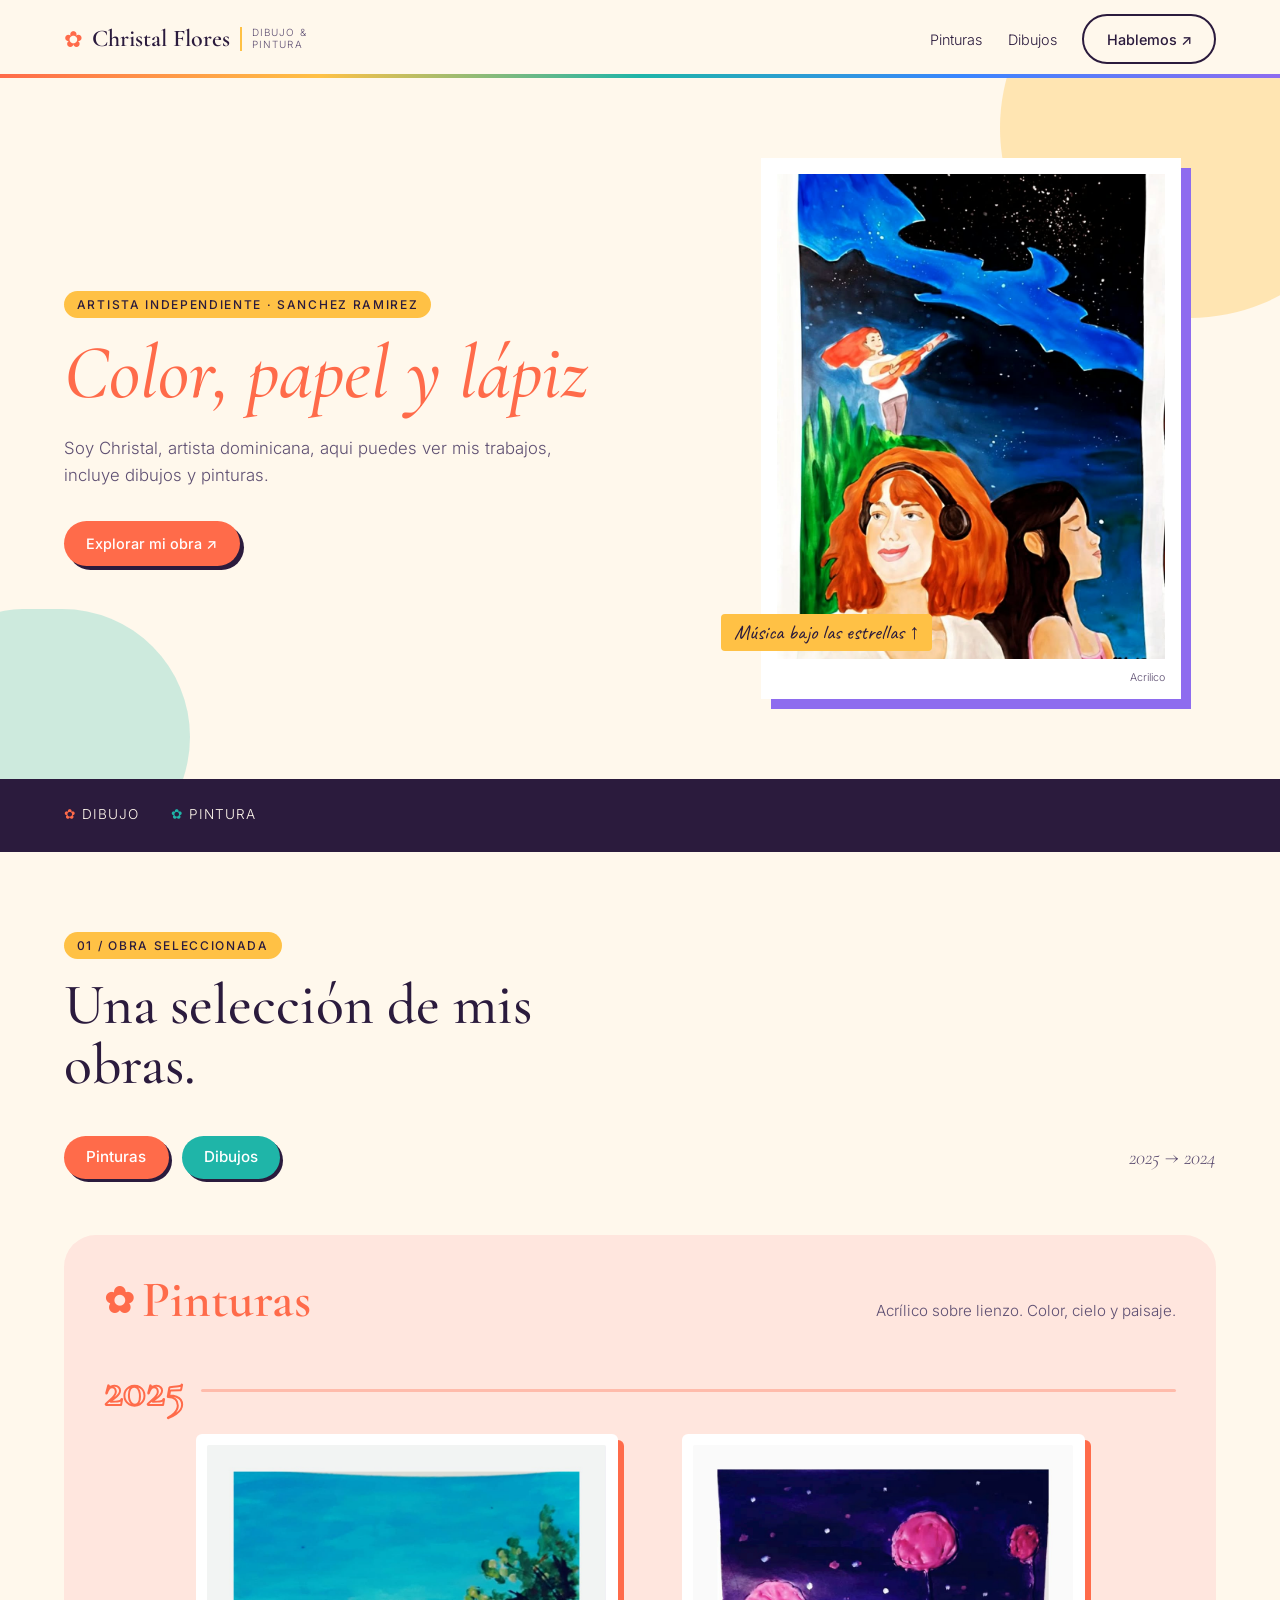
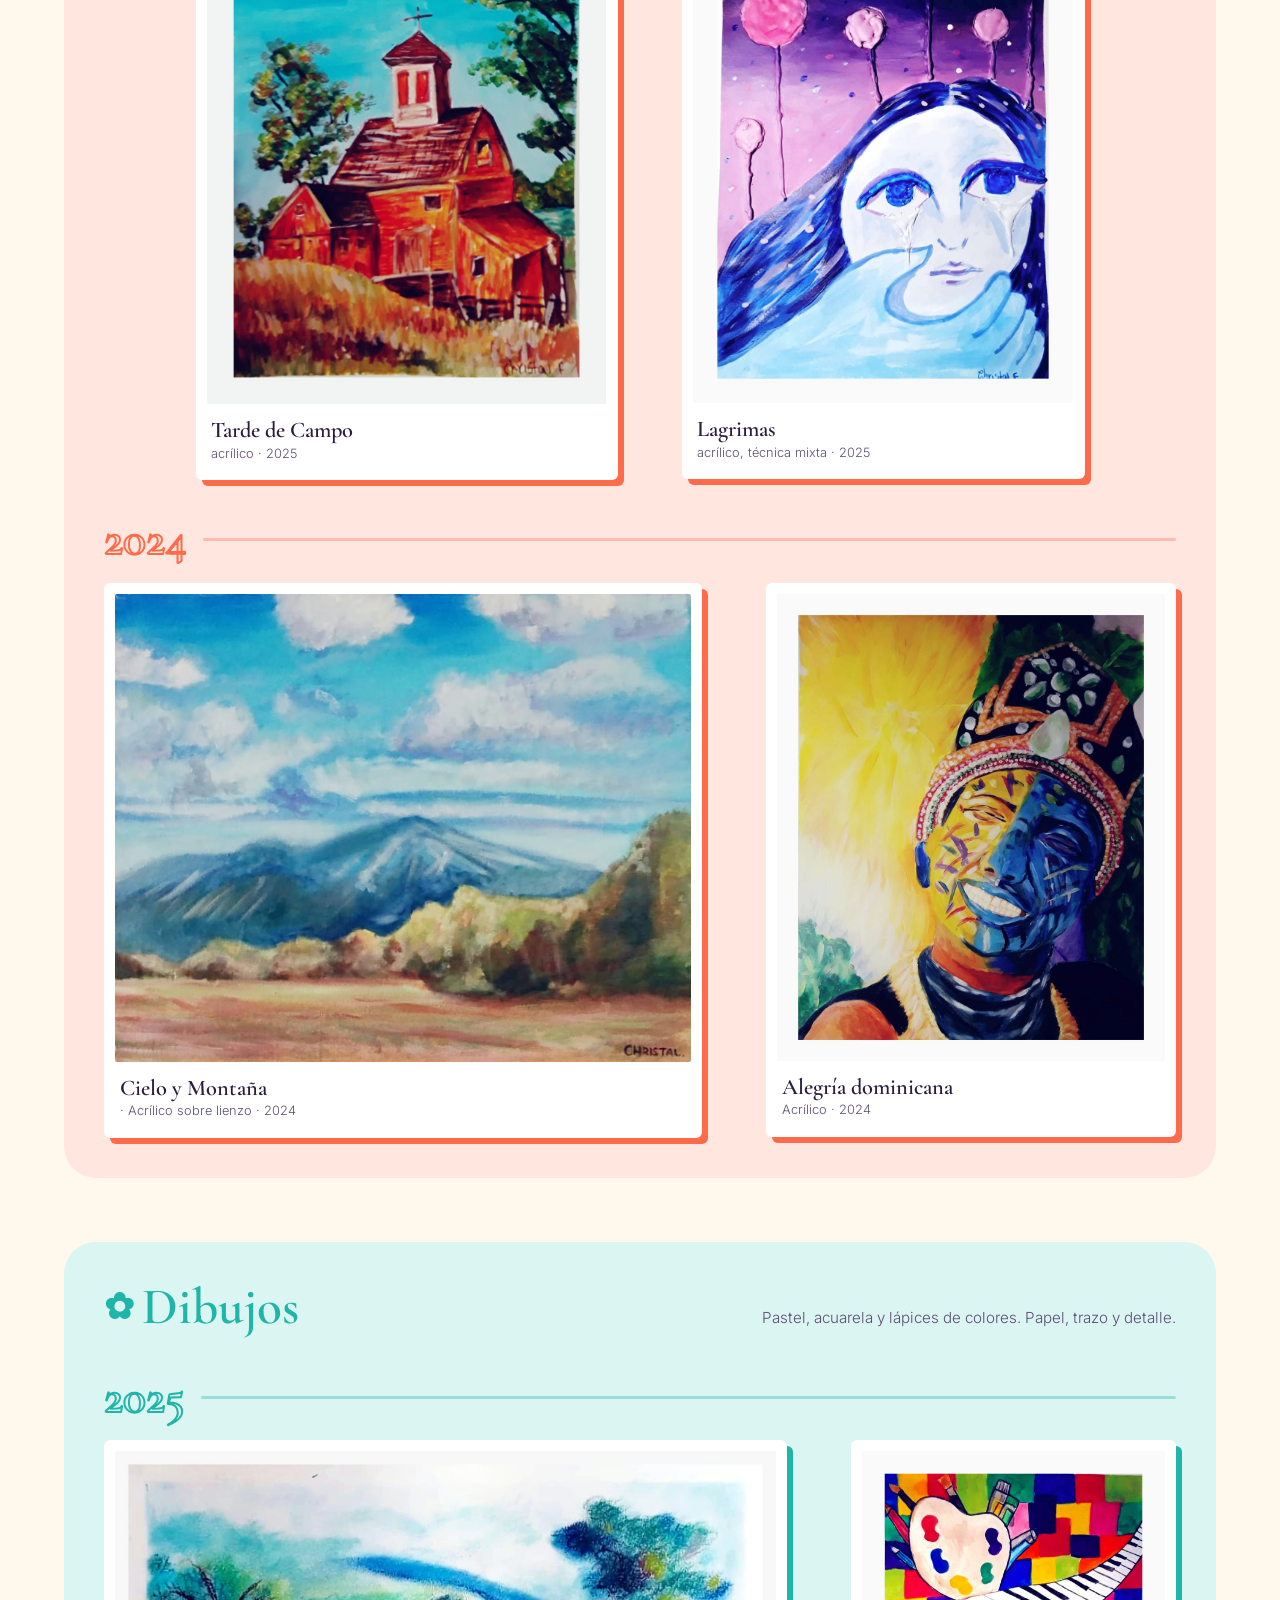
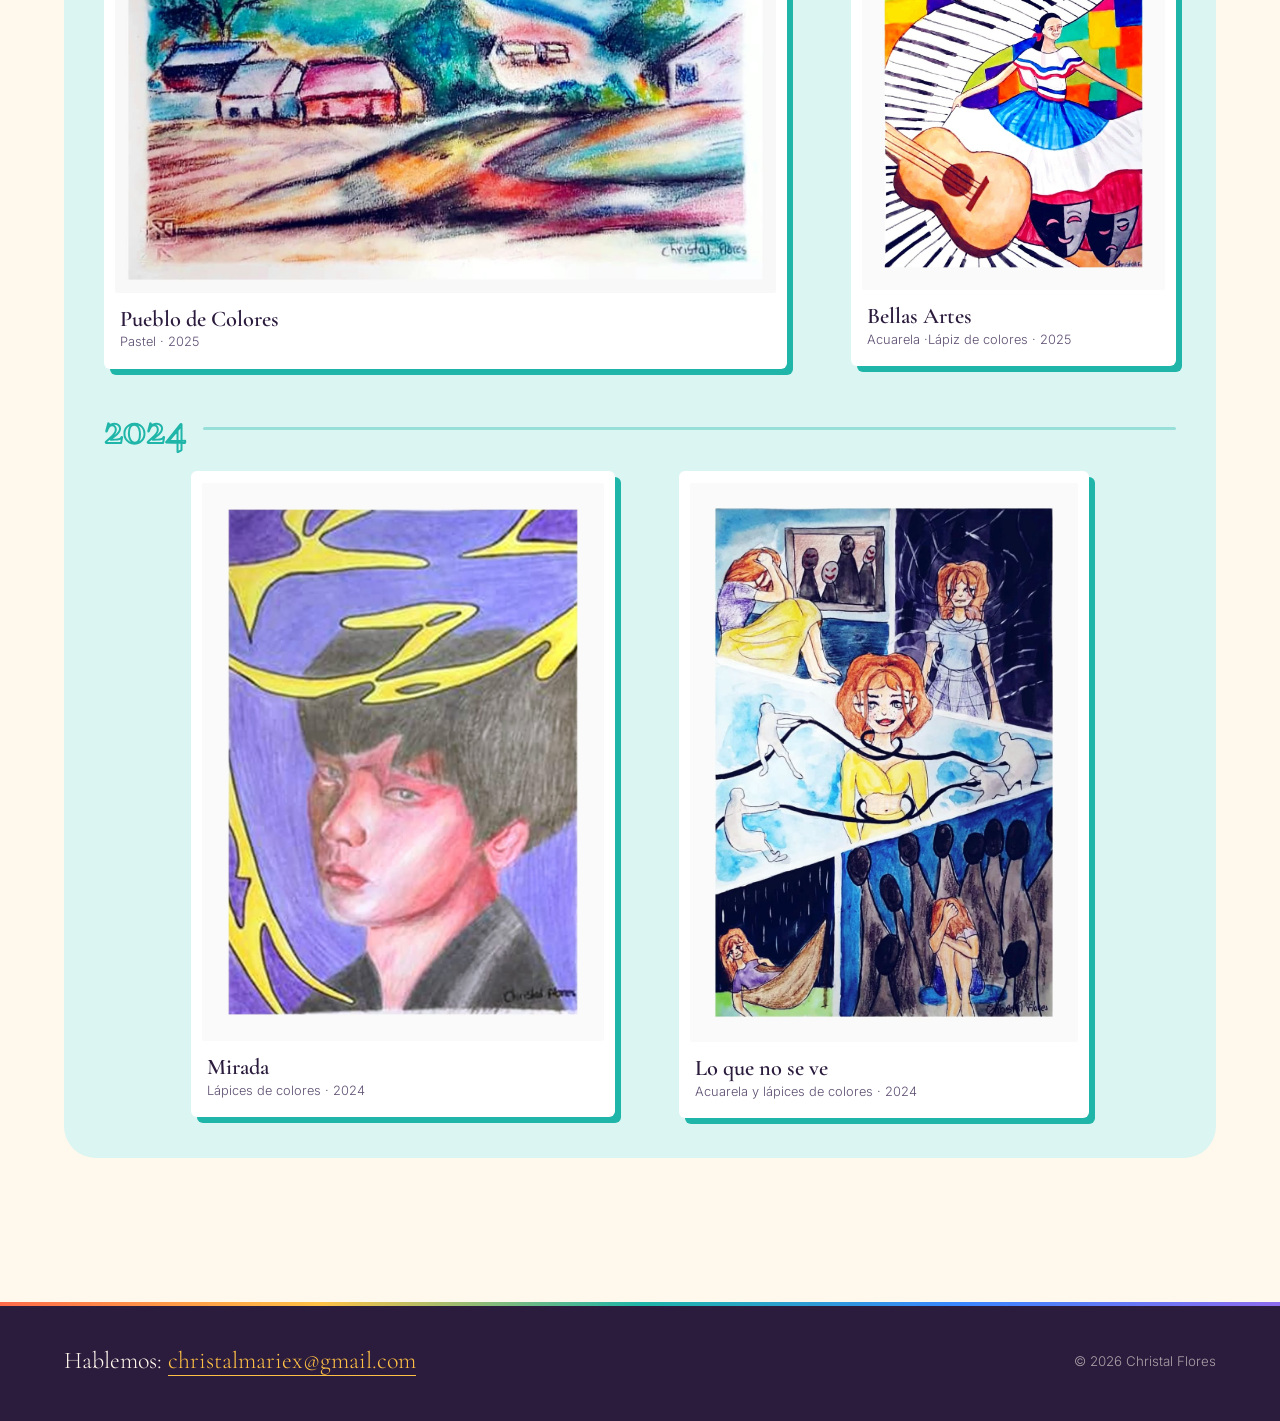
==== index.html @ 14eef52a "primer commit" ====
<!DOCTYPE html>
<html lang="es">
<head>
  <meta charset="UTF-8">
  <meta name="viewport" content="width=device-width, initial-scale=1">
  <title>Christal Flores · Dibujo y Pintura</title>
  <link rel="preconnect" href="https://fonts.googleapis.com">
  <link rel="preconnect" href="https://fonts.gstatic.com" crossorigin>
  <link href="https://fonts.googleapis.com/css2?family=Cormorant+Garamond:ital,wght@0,400;0,500;0,600;1,400&family=Inter:wght@300;400;500&family=Caveat:wght@400;500&display=swap" rel="stylesheet">
  <link rel="stylesheet" href="style.css">
</head>
<body>

  <header class="header">
    <a href="#inicio" class="logo">
      <span class="logo__icono" aria-hidden="true">✿</span>
      <span class="logo__nombre">Christal Flores</span>
      <span class="logo__lema">Dibujo &amp;<br>Pintura</span>
    </a>
    <nav class="nav" aria-label="Principal">
      <ul>
        <li><a href="#pinturas">Pinturas</a></li>
        <li><a href="#dibujos">Dibujos</a></li>
        <li><a href="#contacto" class="btn btn--borde">Hablemos ↗</a></li>
      </ul>
    </nav>
  </header>

  <main>
    <section class="hero" id="inicio">
      <div class="hero__texto">
        <p class="etiqueta">Artista independiente · Sanchez Ramirez</p>
        <h1> <em>Color, papel y lápiz </em></h1>
        <p class="hero__descripcion">Soy Christal, artista dominicana, aqui puedes ver mis trabajos, incluye dibujos y pinturas.</p>
        <div class="hero__acciones">
          <a href="#obra" class="btn btn--lleno">Explorar mi obra ↗</a>
        </div>
      </div>

      <figure class="hero__marco">
        <div class="hero__imagen">
          <img src=" img/img-musica-bajo-las-estrellas.jpeg " alt="personas sintiendo la musica bajo las estrellas. gi">
        </div>
        <figcaption><span class="nota">     </span><small>Acrilico</small></figcaption>
        <span class="nota nota--ventana">Música bajo las estrellas ↑</span>
      </figure>
    </section>

    <section class="franja" aria-label="Especialidades">
      <ul class="franja__lista">
        <li>Dibujo</li>
        <li>Pintura</li>
      </ul>
    </section>

    <section class="obra" id="obra">
      <div class="obra__cabecera">
        <div>
          <p class="etiqueta">01 / Obra seleccionada</p>
          <h2>Una selección de mis obras.</h2>
        </div>
      </div>

      <nav class="indice" aria-label="Secciones de la obra">
        <ul>
          <li><a href="#pinturas" class="indice__item indice__item--pintura"><span>Pinturas</span></a></li>
          <li><a href="#dibujos" class="indice__item indice__item--dibujo"><span>Dibujos</span></a></li>
        </ul>
        <span class="indice__anios">2025 → 2024</span>
      </nav>


      <section class="coleccion coleccion--pintura" id="pinturas">
        <header class="coleccion__cabecera">
          <h3 class="coleccion__titulo">Pinturas</h3>
          <p class="coleccion__texto">Acrílico sobre lienzo. Color, cielo y paisaje.</p>
        </header>

        <div class="anio">
          <h4 class="anio__titulo">2025</h4>
          <div class="galeria">
            <article class="pieza">
              <a href="#">
                <div class="pieza__imagen"><img src=" img/tarde-de-camp.jpeg " alt=" Una casa de madera roja entre arboles, bajo un cielo turqueza  "></div>
                <div class="pieza__info">
                  <h5>Tarde de Campo</h5>
                  <p>acrílico   · 2025</p>
                </div>
              </a>
            </article>
            <article class="pieza">
              <a href="#">
                <div class="pieza__imagen"><img src="img/lagrimas.jpeg" alt="una paleta de colores,un piano, una bailarina con traje tipico y fondo de colores. "></div>
                <div class="pieza__info">
                  <h5>Lagrimas</h5>
                  <p>acrílico, técnica mixta
                     · 2025</p>
                </div>
              </a>
            </article>
          </div>
        </div>

        <div class="anio">
          <h4 class="anio__titulo">2024</h4>
          <div class="galeria">
            <article class="pieza">
              <a href="#">
                <div class="pieza__imagen pieza__imagen--clara"><img src="img/Cielo-y-montana.jpeg   " alt=" Un paisaje pintado con pinceladas suaves baje un cielo azul montanas y nubes espaciosas   "></div>
                <div class="pieza__info">
                  <h5>Cielo y Montaña</h5>
                  <p> · Acrílico sobre lienzo · 2024</p>
                </div>
              </a>
            </article>
            <article class="pieza">
              <a href="#">
                <div class="pieza__imagen"><img src="img/Alegria-dominicana.jpeg" alt="retrato de una persona en carnaval.joven tocando el violin,bajo un cielo azul conmuchas estrellas ,mientras a su lado dos personas una sintiendo la musica y otra en silencio"></div>
                <div class="pieza__info">
                  <h5> Alegría dominicana</h5>
                  <p>Acrílico · 2024</p>
                </div>
              </a>
            </article>
          </div>
        </div>
      </section>

      
      <section class="coleccion coleccion--dibujo" id="dibujos">
        <header class="coleccion__cabecera">
          <h3 class="coleccion__titulo">Dibujos</h3>
          <p class="coleccion__texto">Pastel, acuarela y lápices de colores. Papel, trazo y detalle.</p>
        </header>

        <div class="anio">
          <h4 class="anio__titulo">2025</h4>
          <div class="galeria">
            <article class="pieza">
              <a href="#">
                <div class="pieza__imagen"><img src=" img/pueblo-de-colores.jpeg " alt=" un pueblo con mucha vida y arboles "></div>
                <div class="pieza__info">
                  <h5>Pueblo de Colores</h5>
                  <p>Pastel · 2025</p>
                </div>
              </a>
            </article>
            <article class="pieza">
              <a href="#">
                <div class="pieza__imagen"><img src="img/bellas-artes.jpeg " alt=" una composicion sobre sobre todas las areas de artes visuales"></div>
                <div class="pieza__info">
                  <h5>Bellas Artes</h5>
                  <p>Acuarela ·Lápiz de colores · 2025</p>
                </div>
              </a>
            </article>
          </div>
        </div>

        <div class="anio">
          <h4 class="anio__titulo">2024</h4>
          <div class="galeria">
            <article class="pieza">
              <a href="#">
                <div class="pieza__imagen"><img src="img/mirada.jpeg" alt=" Una chica con mirada triste y sus emociones cayendo a la vez."></div>
                <div class="pieza__info">
                  <h5>Mirada</h5>
                  <p>Lápices de colores · 2024</p>
                </div>
              </a>
            </article>
            <article class="pieza">
              <a href="#">
                <div class="pieza__imagen"><img src="img/lo-que-no-se-ve.jpeg" alt=" composicion  de diveros emociones que puede sentir una persona ante la presion social. "></div>
                <div class="pieza__info">
                  <h5>Lo que no se ve</h5>
                  <p>Acuarela y lápices de colores · 2024</p>
                </div>
              </a>
            </article>
          </div>
        </div>
      </section>
    </section>
  </main>

  <footer class="footer" id="contacto">
    <p>Hablemos: <a href="mailto:christalmariex@gmail.com">christalmariex@gmail.com</a></p>
    <small>© 2026 Christal Flores</small>
  </footer>


  <script>
   
    (function () {
      var PADDING = 23; 

      function ajustar() {
        var altura = Math.max(240, Math.min(window.innerHeight * 0.62, 560));
        document.querySelectorAll('.galeria').forEach(function (galeria) {
          galeria.querySelectorAll('.pieza').forEach(function (pieza) {
            var img = pieza.querySelector('img');
            var forma = (img && img.naturalWidth && img.naturalHeight) ? img.naturalWidth / img.naturalHeight : 0.8;
            pieza.style.flex = '0 1 ' + Math.round(altura * forma + PADDING) + 'px';
          });
        });
      }

      document.querySelectorAll('.pieza img').forEach(function (img) {
        if (!img.complete) { img.addEventListener('load', ajustar); }
      });
      window.addEventListener('resize', ajustar);
      window.addEventListener('load', ajustar);
      ajustar();
    })();
  </script>

</body>
</html>
---- style.css ----
:root {
  --crema: #FFF8EC;
  --papel: #FFEFD6;
  --tinta: #2B1B3D;
  --tinta-suave: #5E4F72;
  --coral: #FF6B4A;
  --mostaza: #FFC145;
  --turquesa: #1FB5A8;
  --lila: #8E6CEF;
  --rosa: #FF8FB1;
  --azul: #3A86FF;
  --serif: "Cormorant Garamond", Georgia, serif;
  --sans: "Inter", system-ui, sans-serif;
  --mano: "Caveat", cursive;
}

*, *::before, *::after {
  box-sizing: border-box;
  margin: 0;
  padding: 0;
}

html {
  scroll-behavior: smooth;
  scroll-padding-top: 90px;
}

body {
  background: var(--crema);
  color: var(--tinta);
  font-family: var(--sans);
  font-weight: 300;
  line-height: 1.6;
  overflow-x: hidden;
}

img {
  display: block;
  max-width: 100%;
}

ul {
  list-style: none;
}

a {
  color: inherit;
  text-decoration: none;
}

.etiqueta {
  display: inline-block;
  font-size: .75rem;
  letter-spacing: .14em;
  text-transform: uppercase;
  font-weight: 500;
  color: var(--tinta);
  background: var(--mostaza);
  padding: .25rem .8rem;
  border-radius: 999px;
  margin-bottom: 1rem;
}

.nota {
  font-family: var(--mano);
  font-size: 1.3rem;
  color: var(--lila);
}

.btn {
  display: inline-block;
  padding: .7rem 1.4rem;
  border-radius: 999px;
  font-size: .9rem;
  font-weight: 500;
  transition: .25s;
}

.btn--lleno {
  background: var(--coral);
  color: #fff;
  box-shadow: 4px 4px 0 var(--tinta);
}

.btn--lleno:hover {
  transform: translate(-2px, -2px);
  box-shadow: 6px 6px 0 var(--tinta);
}

.btn--borde {
  border: 2px solid var(--tinta);
}

.btn--borde:hover {
  background: var(--tinta);
  color: var(--crema);
}

.header {
  position: sticky;
  top: 0;
  z-index: 10;
  display: flex;
  justify-content: space-between;
  align-items: center;
  gap: 1rem;
  padding: .9rem 5vw;
  background: rgba(255, 248, 236, .94);
  backdrop-filter: blur(8px);
}

.header::after {
  content: "";
  position: absolute;
  left: 0;
  right: 0;
  bottom: 0;
  height: 4px;
  background: linear-gradient(90deg, var(--coral), var(--mostaza), var(--turquesa), var(--azul), var(--lila));
}

.logo {
  display: flex;
  align-items: center;
  gap: .6rem;
}

.logo__icono {
  color: var(--coral);
  font-size: 1.4rem;
}

.logo__nombre {
  font-family: var(--serif);
  font-size: 1.5rem;
  font-weight: 600;
}

.logo__lema {
  font-size: .62rem;
  letter-spacing: .12em;
  text-transform: uppercase;
  line-height: 1.2;
  color: var(--tinta-suave);
  border-left: 2px solid var(--mostaza);
  padding-left: .6rem;
}

.nav ul {
  display: flex;
  align-items: center;
  gap: 1.6rem;
  font-size: .9rem;
}

.nav a:not(.btn):hover {
  color: var(--coral);
}

.hero {
  position: relative;
  overflow: hidden;
  display: grid;
  grid-template-columns: 1.1fr .9fr;
  gap: 4rem;
  align-items: center;
  padding: 5rem 5vw;
  background: var(--crema);
}

.hero::before {
  content: "";
  position: absolute;
  width: 380px;
  height: 380px;
  border-radius: 50%;
  background: var(--mostaza);
  opacity: .35;
  top: -140px;
  right: -100px;
}

.hero::after {
  content: "";
  position: absolute;
  width: 260px;
  height: 260px;
  border-radius: 42% 58% 60% 40%;
  background: var(--turquesa);
  opacity: .22;
  bottom: -90px;
  left: -70px;
}

.hero > * {
  position: relative;
  z-index: 1;
}

.hero h1 {
  font-family: var(--serif);
  font-weight: 500;
  font-size: clamp(2.8rem, 6vw, 5rem);
  line-height: 1.02;
  margin-bottom: 1.4rem;
}

.hero h1 em {
  color: var(--coral);
  font-style: italic;
}

.hero__descripcion {
  max-width: 34rem;
  color: var(--tinta-suave);
  font-size: 1.05rem;
  margin-bottom: 2rem;
}

.hero__marco {
  position: relative;
  background: #fff;
  padding: 1rem 1rem .8rem;
  box-shadow: 10px 10px 0 var(--lila);
  max-width: 420px;
  justify-self: center;
}

.hero__imagen {
  aspect-ratio: 4 / 5;
  overflow: hidden;
  background: var(--papel);
}

.hero__imagen img {
  width: 100%;
  height: 100%;
  object-fit: cover;
}

.hero__marco figcaption {
  display: flex;
  justify-content: space-between;
  align-items: center;
  padding-top: .6rem;
  font-size: .8rem;
  color: var(--tinta-suave);
}

.nota--ventana {
  position: absolute;
  left: -2.5rem;
  bottom: 3rem;
  background: var(--mostaza);
  color: var(--tinta);
  padding: .1rem .8rem;
  border-radius: 4px;
}

.franja {
  display: flex;
  flex-wrap: wrap;
  justify-content: space-between;
  align-items: center;
  gap: 1rem 2rem;
  padding: 1.6rem 5vw;
  background: var(--tinta);
  color: var(--crema);
}

.franja__titulo {
  font-family: var(--serif);
  font-style: italic;
  font-size: 1.5rem;
  color: var(--mostaza);
}

.franja__lista {
  display: flex;
  flex-wrap: wrap;
  gap: .5rem 2rem;
  font-size: .85rem;
  letter-spacing: .08em;
  text-transform: uppercase;
}

.franja__lista li::before {
  content: "✿ ";
}

.franja__lista li:nth-child(1)::before {
  color: var(--coral);
}

.franja__lista li:nth-child(2)::before {
  color: var(--turquesa);
}

.franja__lista li:nth-child(3)::before {
  color: var(--rosa);
}

.franja__lista li:nth-child(4)::before {
  color: var(--mostaza);
}

.obra {
  padding: 5rem 5vw;
}

.obra__cabecera {
  display: grid;
  grid-template-columns: 1.2fr 1fr;
  gap: 2rem;
  align-items: end;
  margin-bottom: 2.5rem;
}

.obra h2 {
  font-family: var(--serif);
  font-weight: 500;
  font-size: clamp(2.2rem, 4.5vw, 3.6rem);
  line-height: 1.05;
}

.obra__intro {
  color: var(--tinta-suave);
}

.indice {
  display: flex;
  flex-wrap: wrap;
  justify-content: space-between;
  align-items: center;
  gap: 1rem;
  margin-bottom: 3.5rem;
}

.indice ul {
  display: flex;
  flex-wrap: wrap;
  gap: .8rem;
}

.indice__item {
  display: block;
  padding: .6rem 1.4rem;
  border-radius: 999px;
  color: #fff;
  font-weight: 500;
  font-size: .95rem;
  box-shadow: 3px 3px 0 var(--tinta);
  transition: transform .2s;
}

.indice__item:hover {
  transform: translate(-2px, -2px);
}

.indice__item--pintura {
  background: var(--coral);
}

.indice__item--dibujo {
  background: var(--turquesa);
}

.indice__item--explo {
  background: var(--lila);
}

.indice__anios {
  font-family: var(--serif);
  font-style: italic;
  font-size: 1.3rem;
  color: var(--tinta-suave);
}

.coleccion {
  --acento: var(--coral);
  --fondo: #FFE6DE;
  margin-bottom: 4rem;
  padding: 2.5rem;
  background: var(--fondo);
  border-radius: 32px;
  position: relative;
}

.coleccion--dibujo {
  --acento: var(--turquesa);
  --fondo: #DAF5F2;
}

.coleccion--explo {
  --acento: var(--lila);
  --fondo: #ECE5FF;
}

.coleccion__cabecera {
  display: flex;
  flex-wrap: wrap;
  justify-content: space-between;
  align-items: baseline;
  gap: .5rem 2rem;
  margin-bottom: 2.5rem;
}

.coleccion__titulo {
  font-family: var(--serif);
  font-weight: 600;
  font-size: clamp(2.2rem, 4.5vw, 3.2rem);
  color: var(--acento);
  line-height: 1;
}

.coleccion__titulo::before {
  content: "✿ ";
  font-size: .7em;
  vertical-align: .1em;
}

.coleccion__texto {
  color: var(--tinta-suave);
  font-size: .95rem;
  max-width: 28rem;
}

.anio {
  margin-bottom: 2.2rem;
}

.anio:last-child {
  margin-bottom: 0;
}

.anio__titulo {
  display: flex;
  align-items: center;
  gap: 1rem;
  font-family: var(--serif);
  font-weight: 600;
  font-size: 3rem;
  line-height: 1;
  margin-bottom: 1.2rem;
  color: transparent;
  -webkit-text-stroke: 2px var(--acento);
}

.anio__titulo::after {
  content: "";
  flex: 1;
  height: 3px;
  border-radius: 3px;
  background: var(--acento);
  opacity: .35;
}

.galeria {
  display: flex;
  justify-content: center;
  align-items: flex-start;
  gap: 4rem;
}

.pieza {
  flex: 1 1 0;
  min-width: 0;
  transition: transform .3s;
}

.pieza:hover {
  transform: translateY(-6px);
}

.pieza > a {
  display: block;
  background: #fff;
  padding: .7rem .7rem 1rem;
  border-radius: 6px;
  box-shadow: 6px 6px 0 var(--acento);
}

.pieza__imagen {
  overflow: hidden;
  background: var(--papel);
  border-radius: 2px;
}

.pieza__imagen--clara {
  background: #fff;
}

.pieza__imagen img {
  width: 100%;
  height: auto;
  transition: transform .5s;
}

.pieza a:hover .pieza__imagen img {
  transform: scale(1.04);
}

.pieza__info {
  margin-top: .8rem;
  padding: 0 .3rem;
}

.pieza__info h5 {
  font-family: var(--serif);
  font-weight: 600;
  font-size: 1.4rem;
  line-height: 1.2;
}

.pieza__info p {
  font-size: .8rem;
  color: var(--tinta-suave);
}

.pieza--vacia .pieza__imagen {
  display: flex;
  flex-direction: column;
  align-items: center;
  justify-content: center;
  gap: .3rem;
  width: min(100%, 260px);
  margin: 0 auto;
  aspect-ratio: 4 / 5;
  max-height: min(62vh, 560px);
  background: rgba(255, 255, 255, .55);
  border: 2px dashed var(--acento);
  border-radius: 6px;
  color: var(--acento);
}

.pieza--vacia .mas {
  font-size: 2.6rem;
  line-height: 1;
  font-weight: 300;
}

.pieza--vacia small {
  font-family: var(--mano);
  font-size: 1.15rem;
  text-align: center;
}

.pieza--vacia:hover .pieza__imagen {
  background: #fff;
}

.footer {
  position: relative;
  display: flex;
  flex-wrap: wrap;
  justify-content: space-between;
  align-items: center;
  gap: 1rem;
  padding: 2.5rem 5vw;
  background: var(--tinta);
  color: var(--crema);
}

.footer::before {
  content: "";
  position: absolute;
  top: 0;
  left: 0;
  right: 0;
  height: 4px;
  background: linear-gradient(90deg, var(--coral), var(--mostaza), var(--turquesa), var(--azul), var(--lila));
}

.footer p {
  font-family: var(--serif);
  font-size: 1.5rem;
}

.footer a {
  color: var(--mostaza);
  border-bottom: 1px solid currentColor;
}

.footer small {
  color: rgba(255, 248, 236, .6);
}

@media (max-width: 860px) {

  .hero, .obra__cabecera {
    grid-template-columns: 1fr;
  }

  .hero {
    padding: 3rem 5vw;
    gap: 3rem;
  }

  .nav ul {
    gap: .9rem;
    font-size: .8rem;
  }

  .logo__lema {
    display: none;
  }

  .nota--ventana {
    left: -.5rem;
  }
}

@media (max-width: 560px) {

  .coleccion {
    padding: 1.5rem 1rem;
    border-radius: 22px;
  }

  .galeria {
    gap: .8rem;
  }

  .pieza > a {
    padding: .4rem .4rem .7rem;
    box-shadow: 4px 4px 0 var(--acento);
  }

  .pieza__info h5 {
    font-size: 1.1rem;
  }

  .header {
    flex-wrap: wrap;
    justify-content: center;
    row-gap: .5rem;
    padding: .7rem 4vw .9rem;
  }

  .logo__nombre {
    font-size: 1.3rem;
    white-space: nowrap;
  }

  .nav {
    width: 100%;
  }

  .nav ul {
    flex-wrap: wrap;
    justify-content: center;
    gap: .3rem .9rem;
    font-size: .78rem;
  }

  .nav .btn {
    padding: .35rem .8rem;
    white-space: nowrap;
  }

  .nota--ventana {
    position: static;
    display: inline-block;
    margin-top: .8rem;
  }

  .pieza--vacia small {
    font-size: 1rem;
  }

  .anio__titulo {
    font-size: 2.4rem;
  }
}
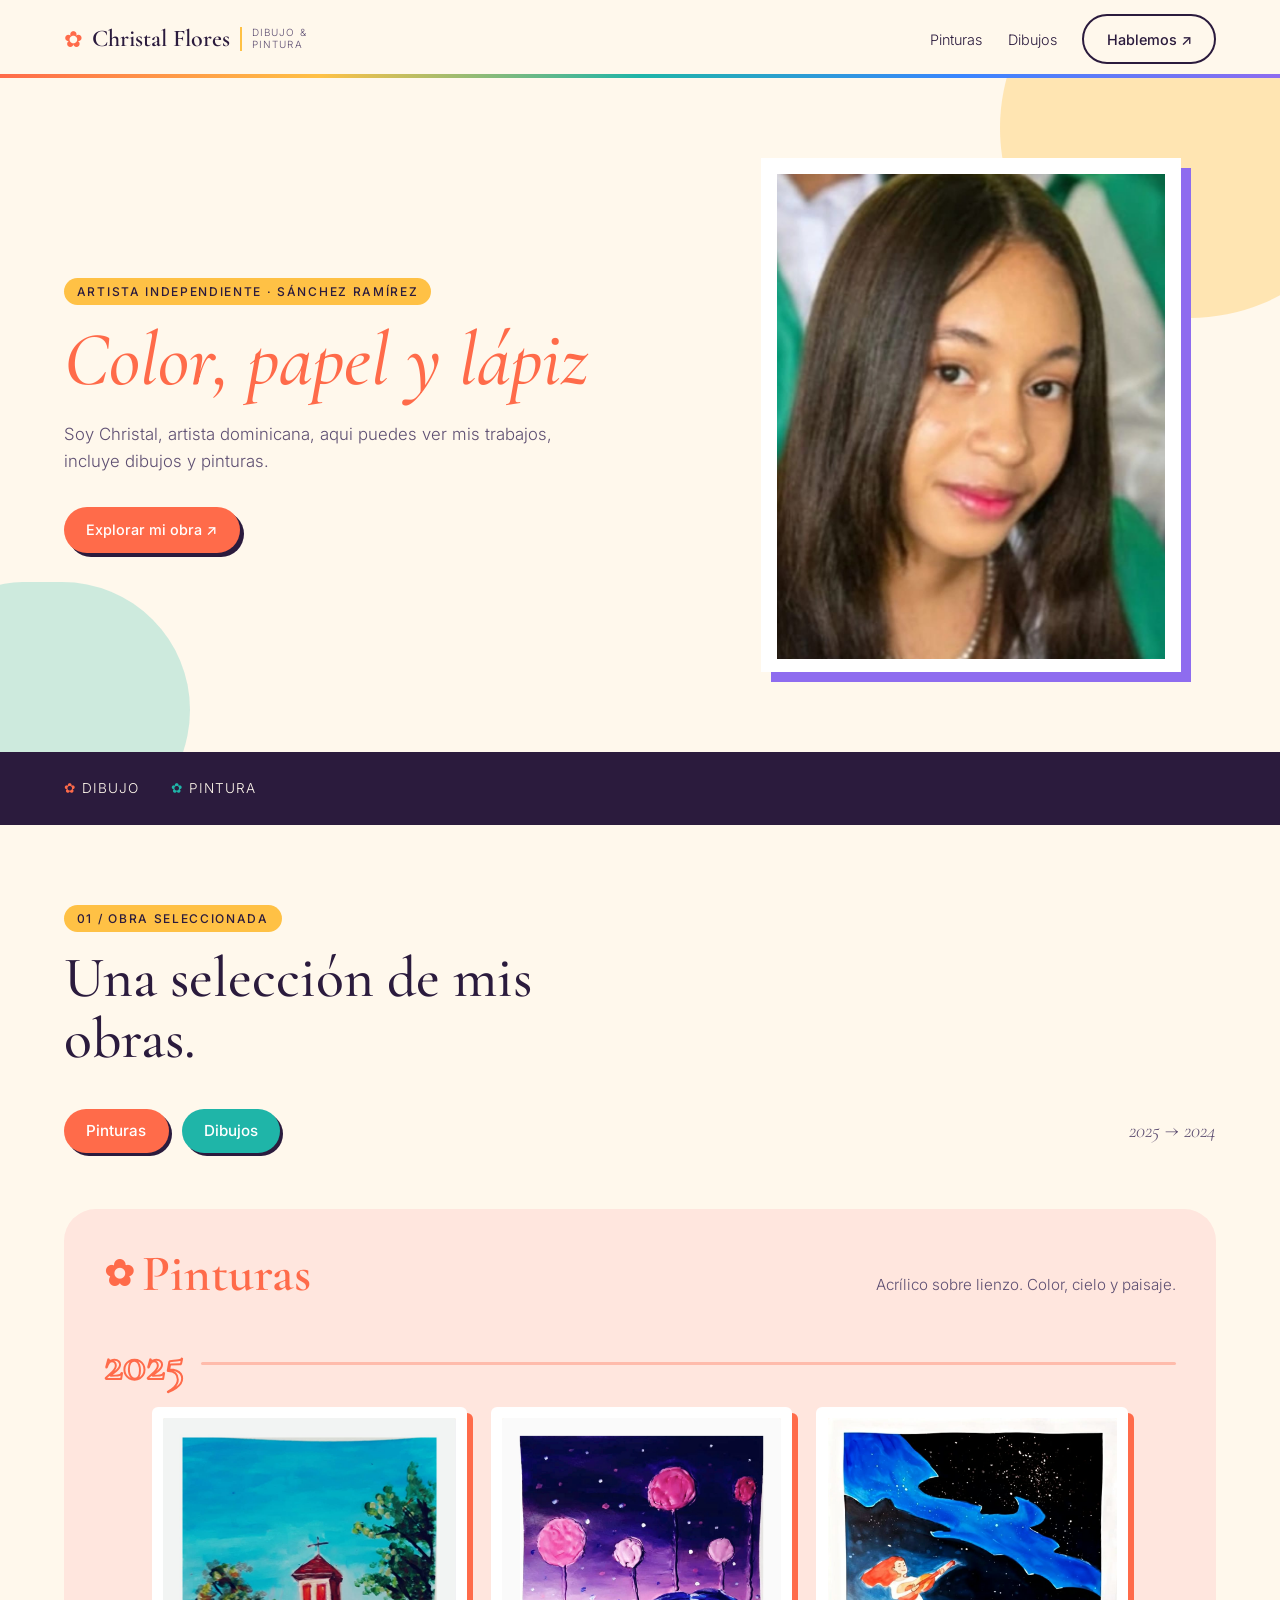
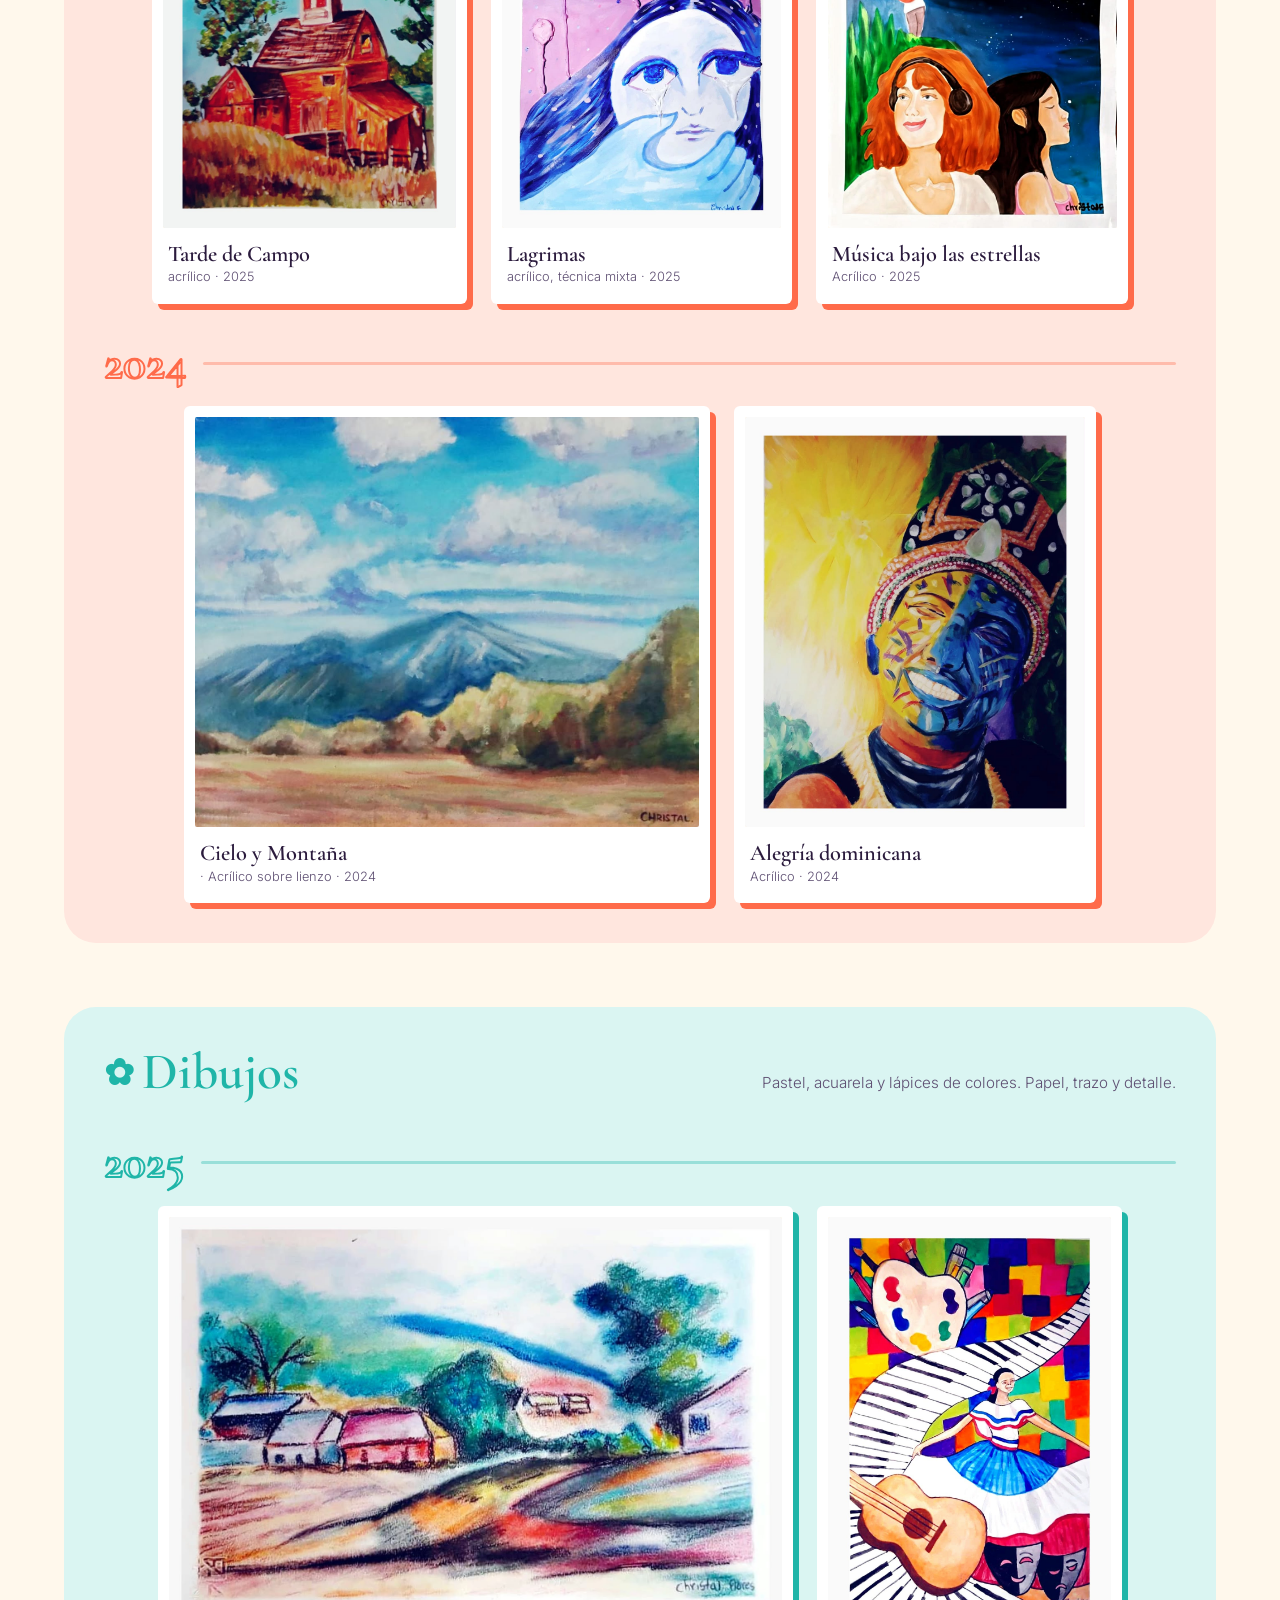
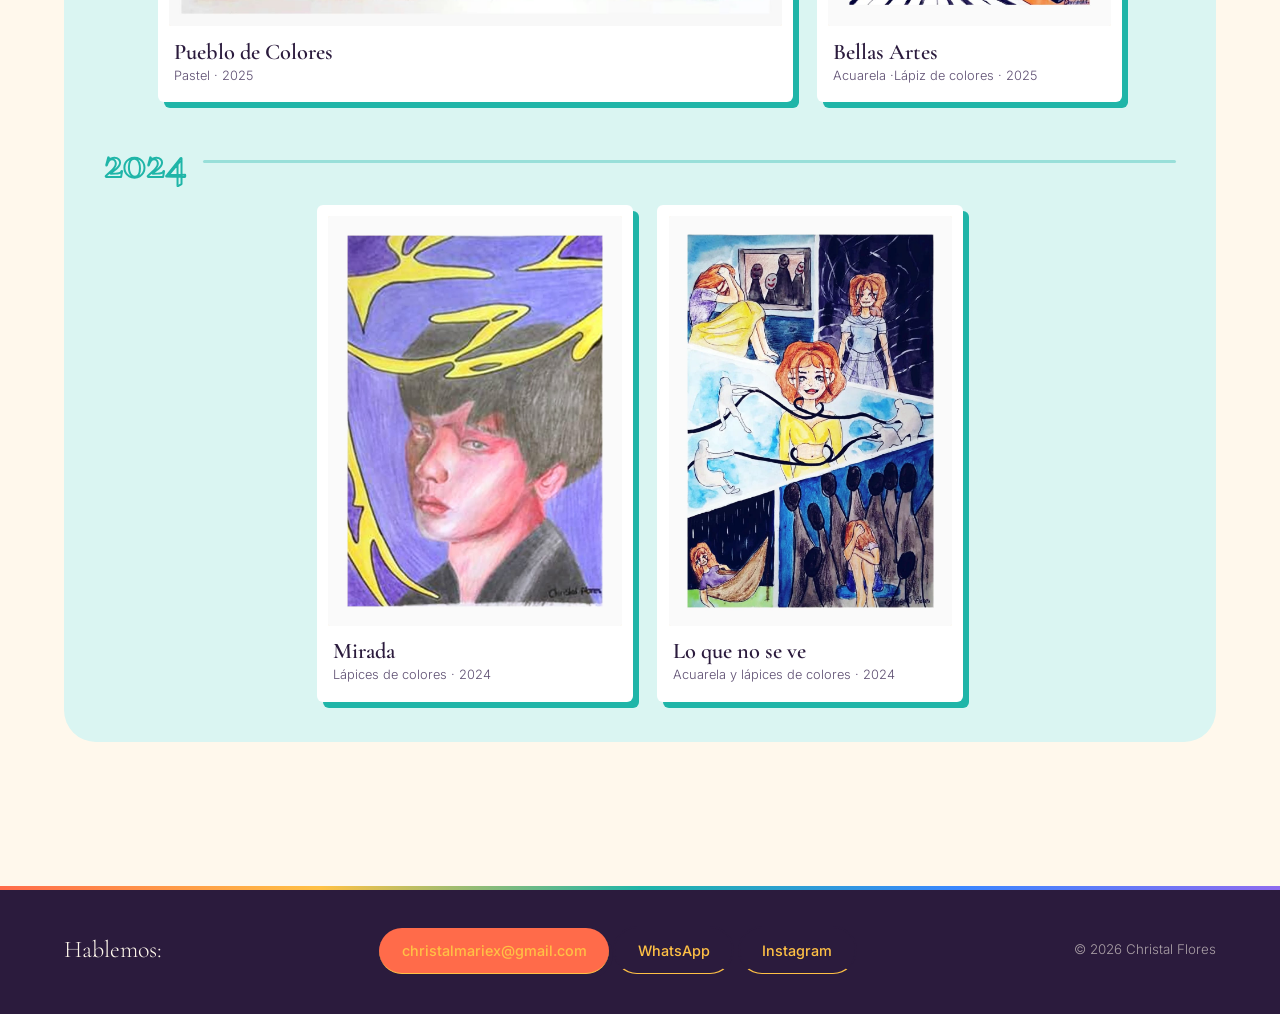
==== commit 4dc48a71: "actualizo portafolio" ====
--- a/index.html
+++ b/index.html
@@ -29,7 +29,7 @@
   <main>
     <section class="hero" id="inicio">
       <div class="hero__texto">
-        <p class="etiqueta">Artista independiente · Sanchez Ramirez</p>
+        <p class="etiqueta">Artista independiente · Sánchez Ramírez </p>
         <h1> <em>Color, papel y lápiz </em></h1>
         <p class="hero__descripcion">Soy Christal, artista dominicana, aqui puedes ver mis trabajos, incluye dibujos y pinturas.</p>
         <div class="hero__acciones">
@@ -39,10 +39,8 @@
 
       <figure class="hero__marco">
         <div class="hero__imagen">
-          <img src=" img/img-musica-bajo-las-estrellas.jpeg " alt="personas sintiendo la musica bajo las estrellas. gi">
-        </div>
-        <figcaption><span class="nota">     </span><small>Acrilico</small></figcaption>
-        <span class="nota nota--ventana">Música bajo las estrellas ↑</span>
+          <img src=" img/foto-christal.jpeg " alt=" Retrato de Christal Flores, artista dominicana, con cabello largo y oscuro y sonriendo.">
+        </div>
       </figure>
     </section>
 
@@ -98,6 +96,15 @@
                 </div>
               </a>
             </article>
+            <article class="pieza">
+              <a href="#">
+                <div class="pieza__imagen"><img src="img/img-musica-bajo-las-estrellas.jpeg" alt="Pintura en acrílico: música bajo las estrellas"></div>
+                <div class="pieza__info">
+                  <h5>Música bajo las estrellas</h5>
+                  <p>Acrílico · 2025</p>
+                </div>
+              </a>
+            </article>
           </div>
         </div>
 
@@ -184,36 +191,16 @@
     </section>
   </main>
 
-  <footer class="footer" id="contacto">
-    <p>Hablemos: <a href="mailto:christalmariex@gmail.com">christalmariex@gmail.com</a></p>
-    <small>© 2026 Christal Flores</small>
-  </footer>
-
-
-  <script>
+ <footer class="footer" id="contacto">
+  <p>Hablemos:</p>
+  <div class="footer__botones">
+   <a href="https://mail.google.com/mail/?view=cm&amp;fs=1&amp;to=christalmariex@gmail.com&amp;su=Hola%20Christal" class="btn btn--lleno" target="_blank" rel="noopener">christalmariex@gmail.com</a>
+    <a href="https://wa.me/18297528780" class="btn btn--borde" target="_blank" rel="noopener">WhatsApp</a>
+    <a href="https://www.instagram.com/chriss_paint?vrfl=cjNoajdleTJqOGVv" class="btn btn--borde" target="_blank" rel="noopener">Instagram</a>
+  </div>
+  <small>© 2026 Christal Flores</small>
+</footer>
    
-    (function () {
-      var PADDING = 23; 
-
-      function ajustar() {
-        var altura = Math.max(240, Math.min(window.innerHeight * 0.62, 560));
-        document.querySelectorAll('.galeria').forEach(function (galeria) {
-          galeria.querySelectorAll('.pieza').forEach(function (pieza) {
-            var img = pieza.querySelector('img');
-            var forma = (img && img.naturalWidth && img.naturalHeight) ? img.naturalWidth / img.naturalHeight : 0.8;
-            pieza.style.flex = '0 1 ' + Math.round(altura * forma + PADDING) + 'px';
-          });
-        });
-      }
-
-      document.querySelectorAll('.pieza img').forEach(function (img) {
-        if (!img.complete) { img.addEventListener('load', ajustar); }
-      });
-      window.addEventListener('resize', ajustar);
-      window.addEventListener('load', ajustar);
-      ajustar();
-    })();
-  </script>
-
+    
 </body>
 </html>
--- a/style.css
+++ b/style.css
@@ -9,6 +9,7 @@
   --lila: #8E6CEF;
   --rosa: #FF8FB1;
   --azul: #3A86FF;
+  --alto-obra: clamp(200px, min(62vh, 32vw), 560px);
   --serif: "Cormorant Garamond", Georgia, serif;
   --sans: "Inter", system-ui, sans-serif;
   --mano: "Caveat", cursive;
@@ -457,13 +458,13 @@
 
 .galeria {
   display: flex;
+  flex-wrap: wrap;
   justify-content: center;
   align-items: flex-start;
-  gap: 4rem;
+  gap: 1.5rem;
 }
 
 .pieza {
-  flex: 1 1 0;
   min-width: 0;
   transition: transform .3s;
 }
@@ -491,8 +492,10 @@
 }
 
 .pieza__imagen img {
-  width: 100%;
-  height: auto;
+  width: auto;
+  height: var(--alto-obra);
+  max-width: 100%;
+  object-fit: contain;
   transition: transform .5s;
 }
 
@@ -501,6 +504,8 @@
 }
 
 .pieza__info {
+  width: 0;
+  min-width: 100%;
   margin-top: .8rem;
   padding: 0 .3rem;
 }
@@ -586,6 +591,10 @@
 }
 
 @media (max-width: 860px) {
+  :root {
+    --alto-obra: clamp(180px, 28vw, 560px);
+  }
+
 
   .hero, .obra__cabecera {
     grid-template-columns: 1fr;
@@ -618,7 +627,18 @@
   }
 
   .galeria {
-    gap: .8rem;
+    flex-direction: column;
+    align-items: center;
+    gap: 1.2rem;
+  }
+
+  .pieza {
+    width: min(100%, 440px);
+  }
+
+  .pieza__imagen img {
+    width: 100%;
+    height: auto;
   }
 
   .pieza > a {
@@ -671,4 +691,4 @@
   .anio__titulo {
     font-size: 2.4rem;
   }
-}+}
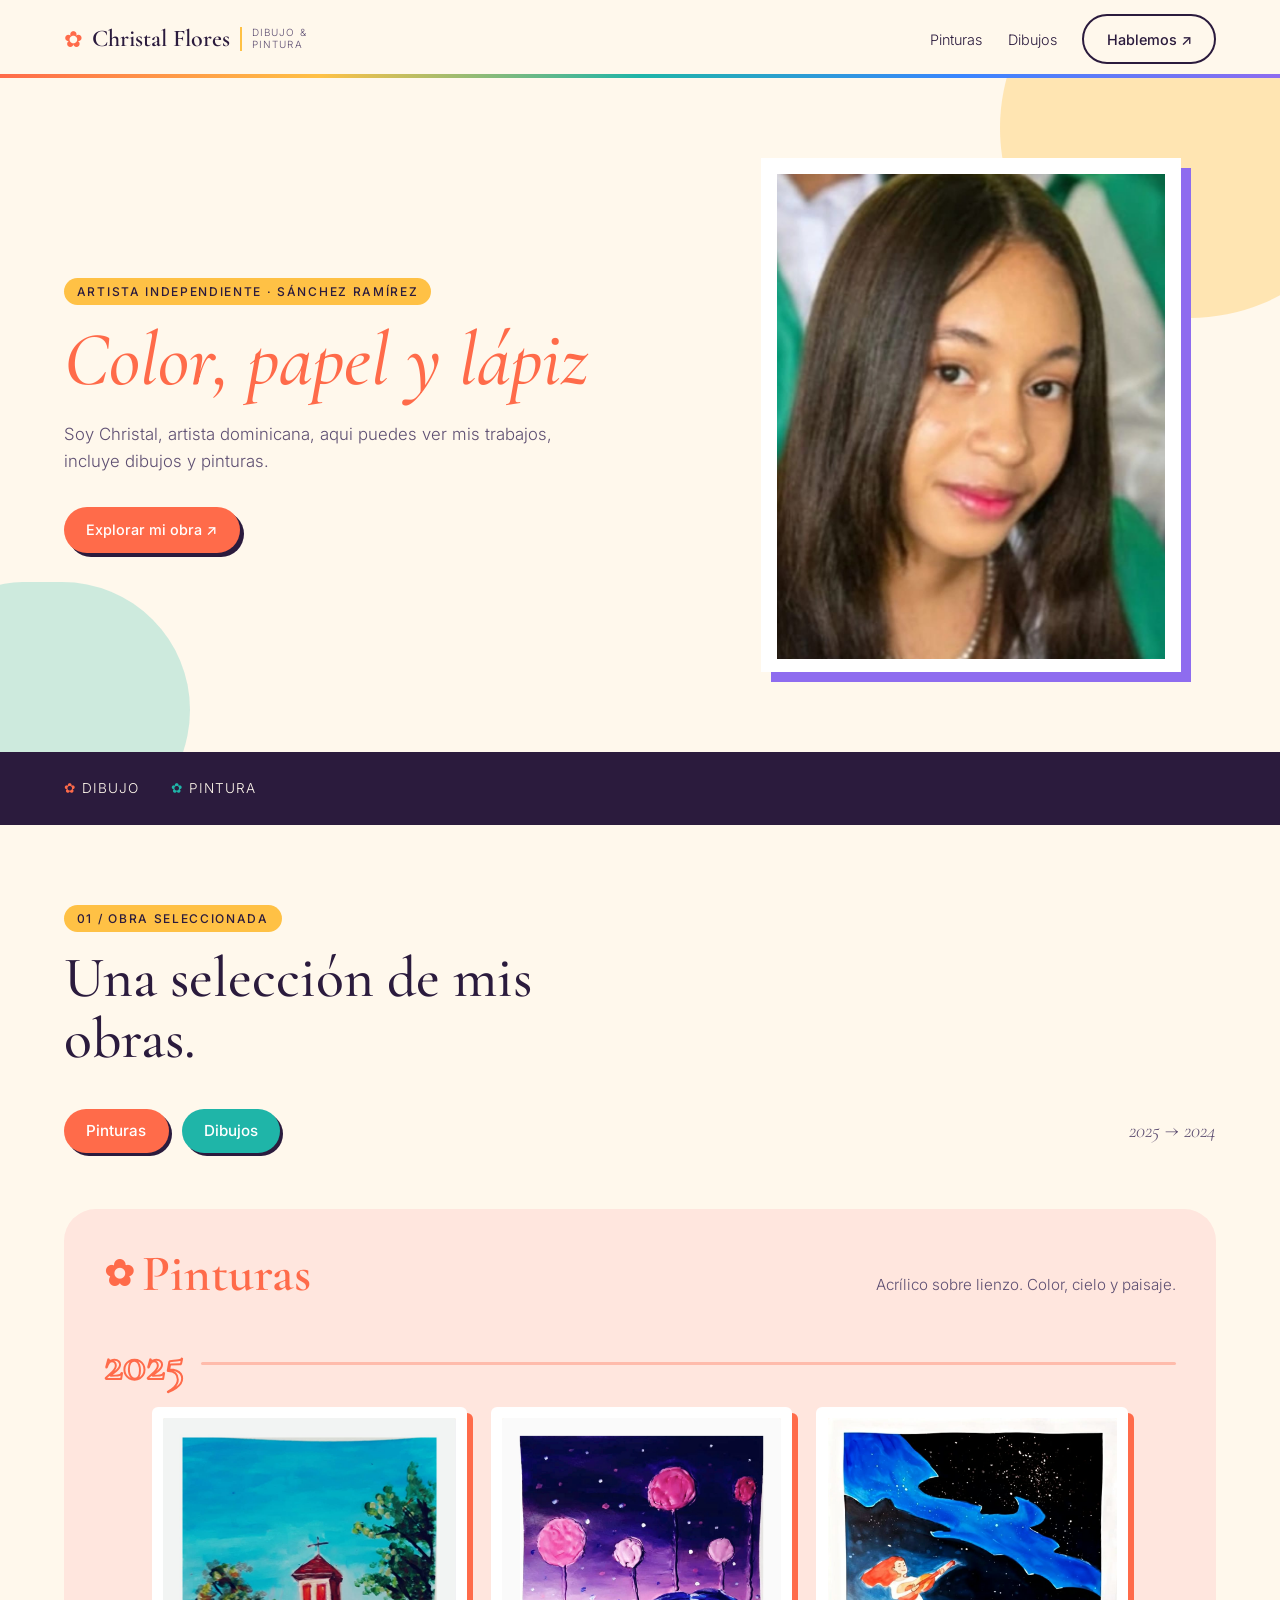
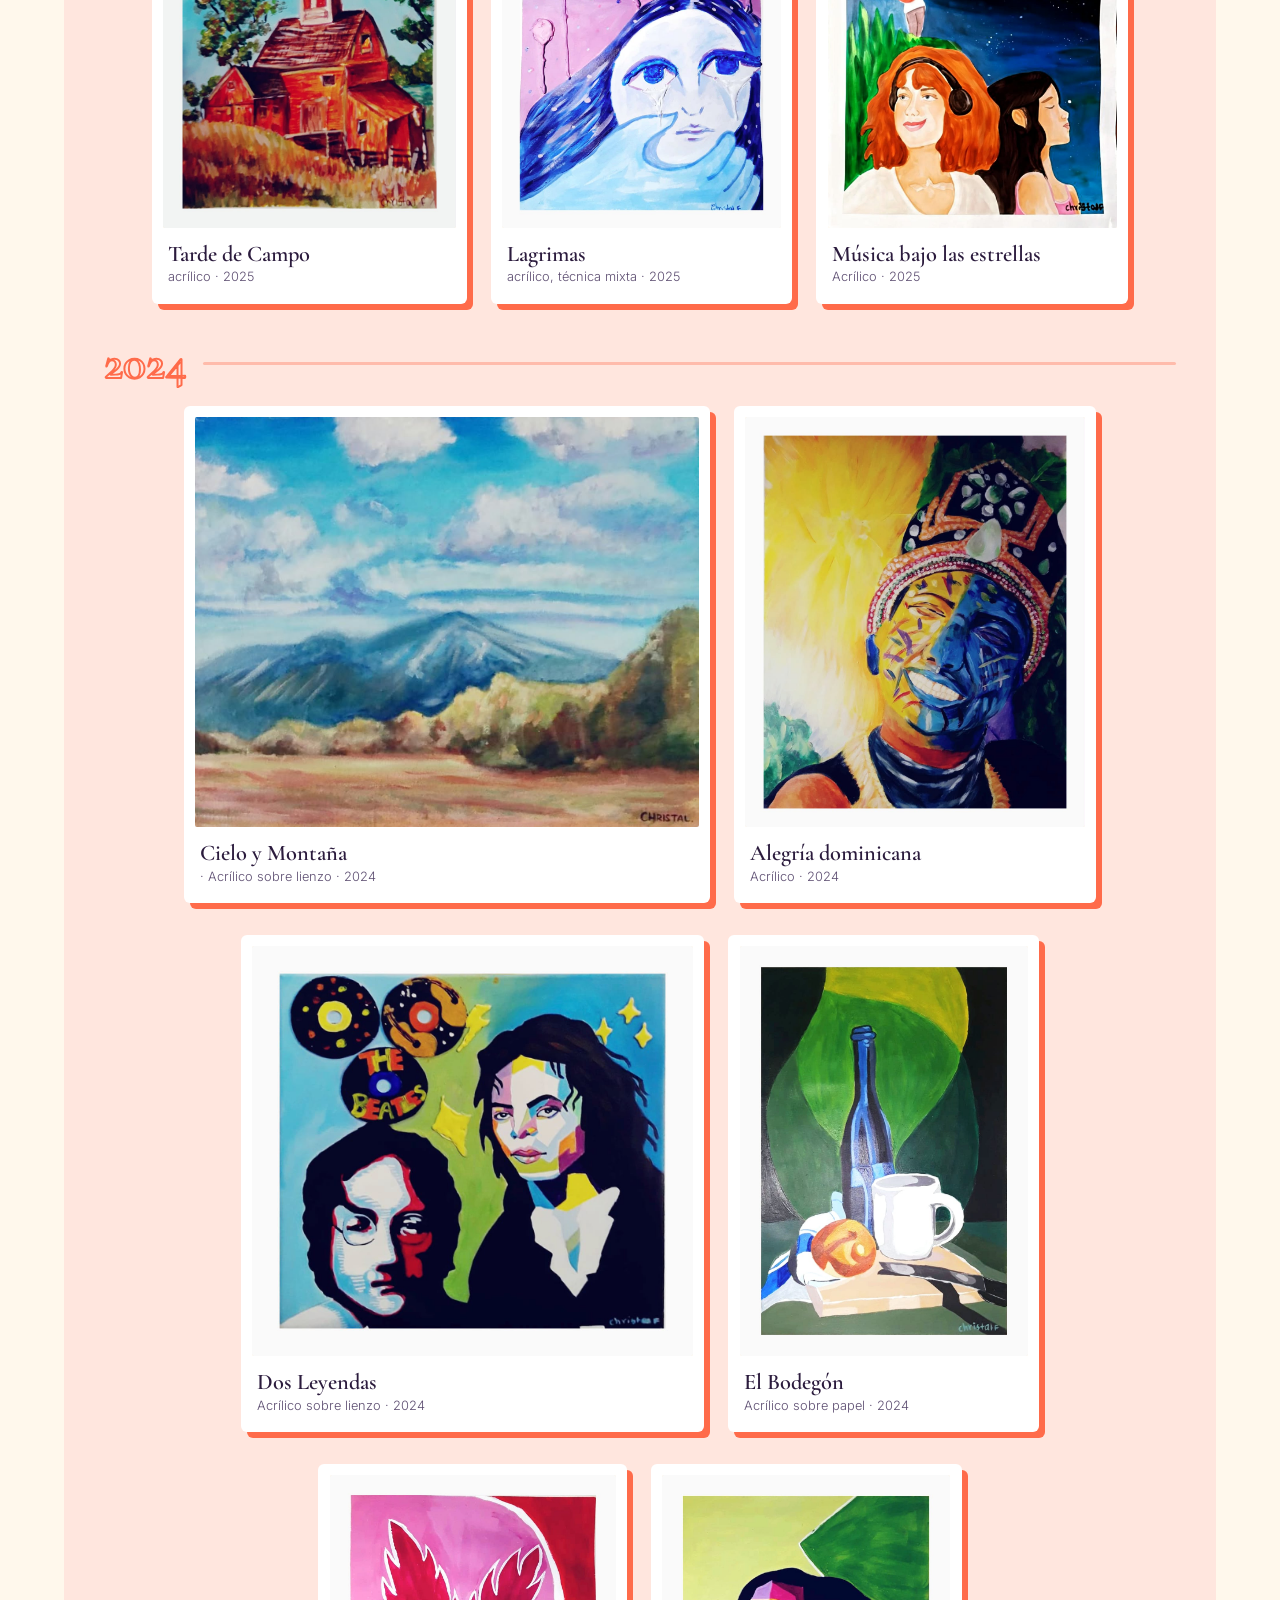
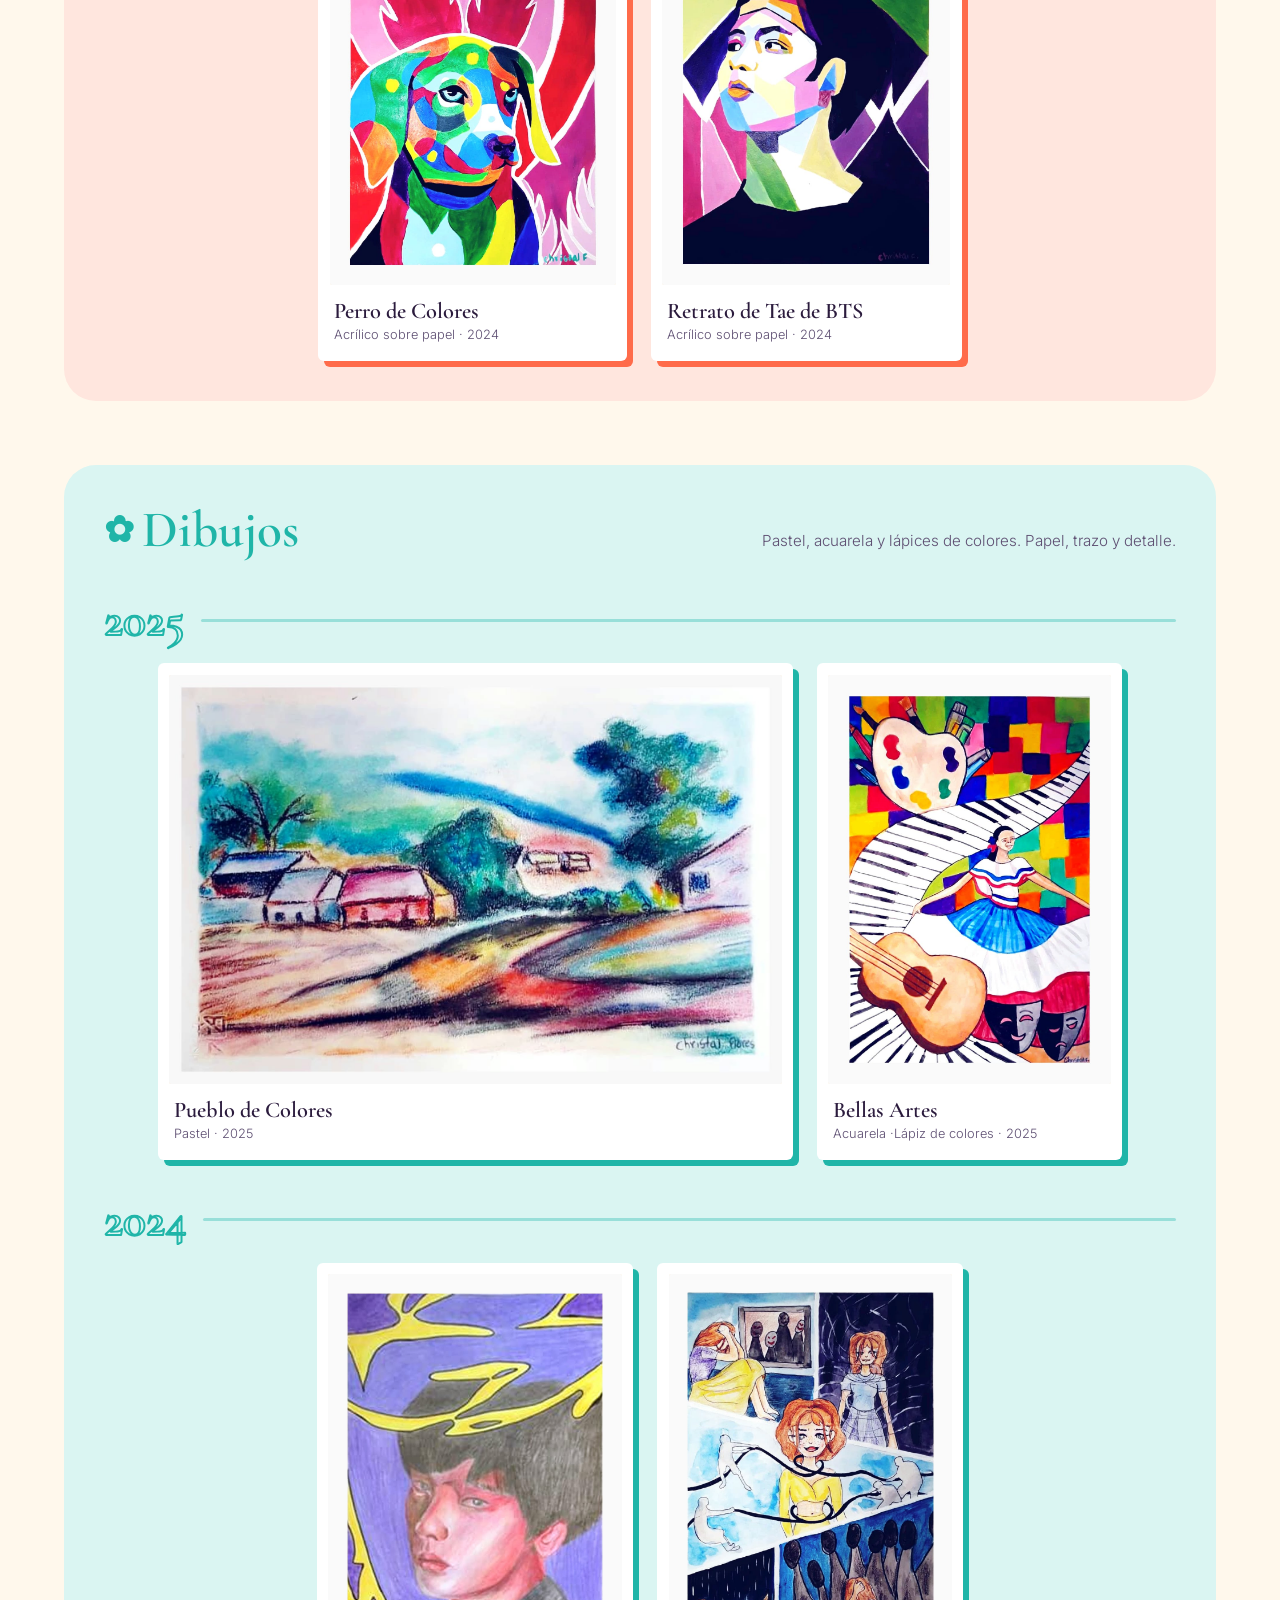
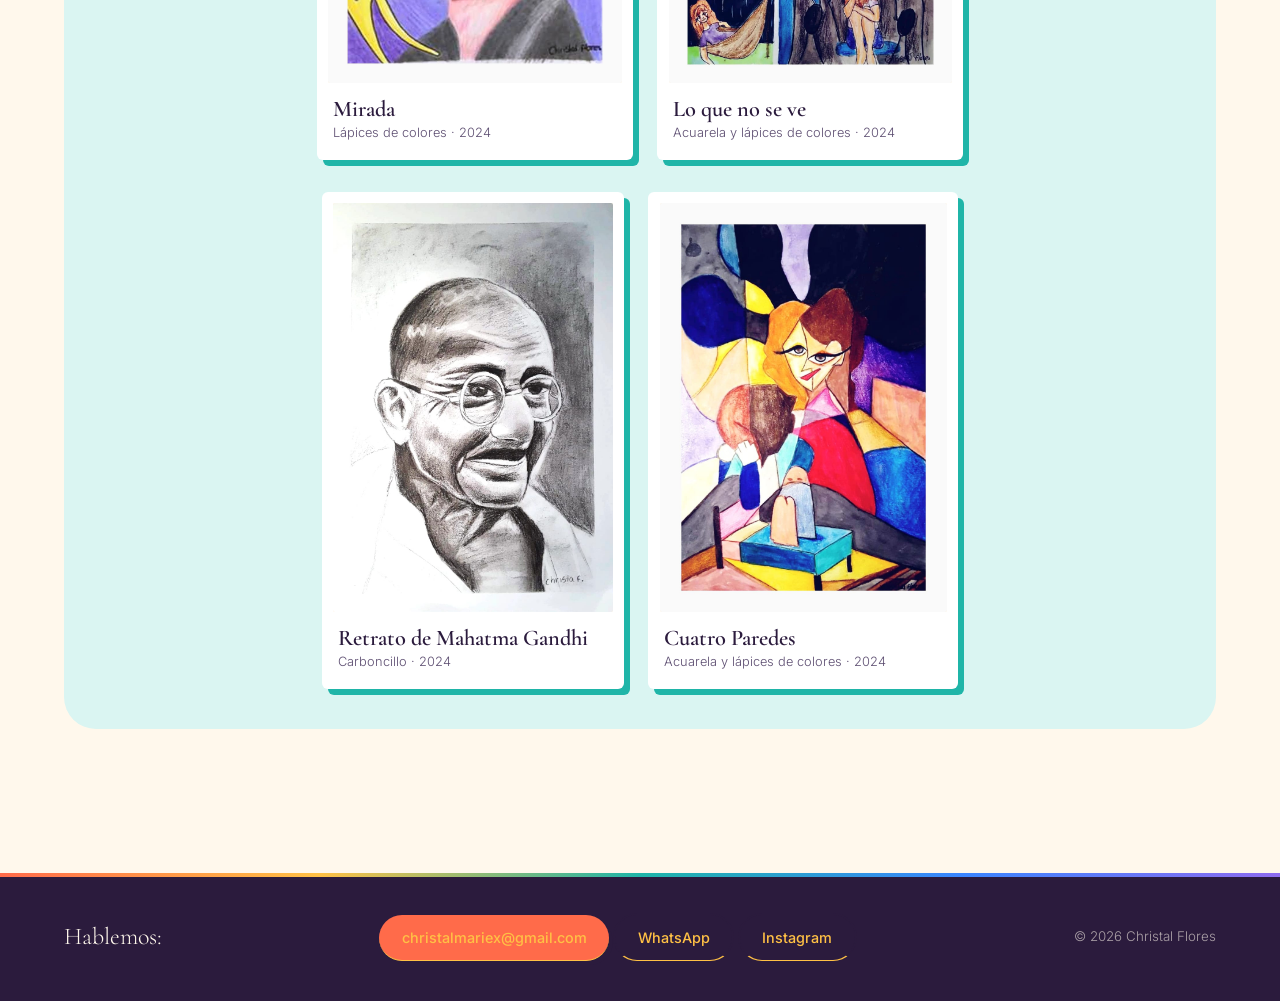
==== commit df81c8c9: "actualizo portafolio" ====
--- a/index.html
+++ b/index.html
@@ -1,3 +1,4 @@
+
 <!DOCTYPE html>
 <html lang="es">
 <head>
@@ -67,7 +68,25 @@
         <span class="indice__anios">2025 → 2024</span>
       </nav>
 
-
+      <!--
+        ================================================================
+        CÓMO AGREGAR TUS IMÁGENES NUEVAS
+        Los espacios pendientes ya están armados. Solo cambia 4 cosas
+        dentro de cada <article>:
+          1) img src="img/..."   -> el nombre de tu archivo (carpeta img)
+          2) alt="..."           -> describe lo que se ve en la obra
+          3) <h5>...</h5>        -> el título
+          4) <p>...</p>          -> técnica · año
+        Los espacios pendientes usan estos nombres de archivo:
+          pintura-nueva-1.jpeg ... pintura-nueva-4.jpeg
+          dibujo-nuevo-1.jpeg y dibujo-nuevo-2.jpeg
+        (puedes ponerle a tus fotos esos nombres, o cambiar el src)
+        La pintura nueva 1 es la HORIZONTAL (tiene class "pieza__imagen--horizontal").
+        Cuando ya tenga su imagen, esa clase puede quedarse o borrarse.
+        ================================================================
+      -->
+
+      <!-- ===== PINTURAS ===== -->
       <section class="coleccion coleccion--pintura" id="pinturas">
         <header class="coleccion__cabecera">
           <h3 class="coleccion__titulo">Pinturas</h3>
@@ -110,6 +129,8 @@
 
         <div class="anio">
           <h4 class="anio__titulo">2024</h4>
+
+          <!-- Fila 1 -->
           <div class="galeria">
             <article class="pieza">
               <a href="#">
@@ -130,9 +151,54 @@
               </a>
             </article>
           </div>
+
+          <!-- Fila 2 (la primera es la HORIZONTAL) -->
+          <div class="galeria">
+            <article class="pieza">
+              <a href="#">
+                <div class="pieza__imagen pieza__imagen--horizontal"><img src="img/dos-leyendas.jpeg" alt="retrato de dos leyendas"></div>
+                <div class="pieza__info">
+                  <h5>Dos Leyendas</h5>
+                  <p>Acrílico sobre lienzo · 2024</p>
+                </div>
+              </a>
+            </article>
+            <article class="pieza">
+              <a href="#">
+                <div class="pieza__imagen"><img src=" img/el-bodegon.jpeg " alt="El Bodegón"></div>
+                <div class="pieza__info">
+                  <h5>El Bodegón</h5>
+                  <p>Acrílico sobre papel · 2024</p>
+                </div>
+              </a>
+            </article>
+          </div>
+
+
+          <div class="galeria">
+            <article class="pieza">
+              <a href="#">
+                <div class="pieza__imagen"><img src="img/perro-de-colores.jpeg" alt="Perro de colores"></div>
+                <div class="pieza__info">
+                  <h5>Perro de Colores</h5>
+                  <p>Acrílico sobre papel · 2024</p>
+                </div>
+              </a>
+            </article>
+            <article class="pieza">
+              <a href="#">
+                <div class="pieza__imagen"><img src="img/retrato-de-Tae-de-bts.jpeg " alt="retrato de Tae de BTS"></div>
+                <div class="pieza__info">
+                  <h5>Retrato de Tae de BTS</h5>
+                  <p>Acrílico sobre papel · 2024</p>
+                </div>
+              </a>
+            </article>
+          </div>
         </div>
       </section>
 
+      
       
       <section class="coleccion coleccion--dibujo" id="dibujos">
         <header class="coleccion__cabecera">
@@ -166,6 +232,8 @@
 
         <div class="anio">
           <h4 class="anio__titulo">2024</h4>
+
+          <!-- Fila 1 -->
           <div class="galeria">
             <article class="pieza">
               <a href="#">
@@ -181,6 +249,28 @@
                 <div class="pieza__imagen"><img src="img/lo-que-no-se-ve.jpeg" alt=" composicion  de diveros emociones que puede sentir una persona ante la presion social. "></div>
                 <div class="pieza__info">
                   <h5>Lo que no se ve</h5>
+                  <p>Acuarela y lápices de colores · 2024</p>
+                </div>
+              </a>
+            </article>
+          </div>
+
+        
+          <div class="galeria">
+            <article class="pieza">
+              <a href="#">
+                <div class="pieza__imagen"><img src=" img/retrato-mahatma-gandhi.jpeg " alt="Retrato de Mahatma Gandhi"></div>
+                <div class="pieza__info">
+                  <h5>Retrato de Mahatma Gandhi</h5>
+                  <p>Carboncillo · 2024</p>
+                </div>
+              </a>
+            </article>
+            <article class="pieza">
+              <a href="#">
+                <div class="pieza__imagen"><img src=" img/cuatro-paredes.jpeg " alt="Dibujo nuevo 2"></div>
+                <div class="pieza__info">
+                  <h5>Cuatro Paredes</h5>
                   <p>Acuarela y lápices de colores · 2024</p>
                 </div>
               </a>
@@ -194,7 +284,7 @@
  <footer class="footer" id="contacto">
   <p>Hablemos:</p>
   <div class="footer__botones">
-   <a href="https://mail.google.com/mail/?view=cm&amp;fs=1&amp;to=christalmariex@gmail.com&amp;su=Hola%20Christal" class="btn btn--lleno" target="_blank" rel="noopener">christalmariex@gmail.com</a>
+    <a href="https://mail.google.com/mail/?view=cm&amp;fs=1&amp;to=christalmariex@gmail.com&amp;su=Hola%20Christal" class="btn btn--lleno" target="_blank" rel="noopener">christalmariex@gmail.com</a>
     <a href="https://wa.me/18297528780" class="btn btn--borde" target="_blank" rel="noopener">WhatsApp</a>
     <a href="https://www.instagram.com/chriss_paint?vrfl=cjNoajdleTJqOGVv" class="btn btn--borde" target="_blank" rel="noopener">Instagram</a>
   </div>
--- a/style.css
+++ b/style.css
@@ -692,3 +692,7 @@
     font-size: 2.4rem;
   }
 }
+
+.galeria + .galeria { margin-top: 2rem; }
+.pieza__imagen img { aspect-ratio: auto 4 / 5; }
+.pieza__imagen--horizontal img { aspect-ratio: auto 7 / 5; }
